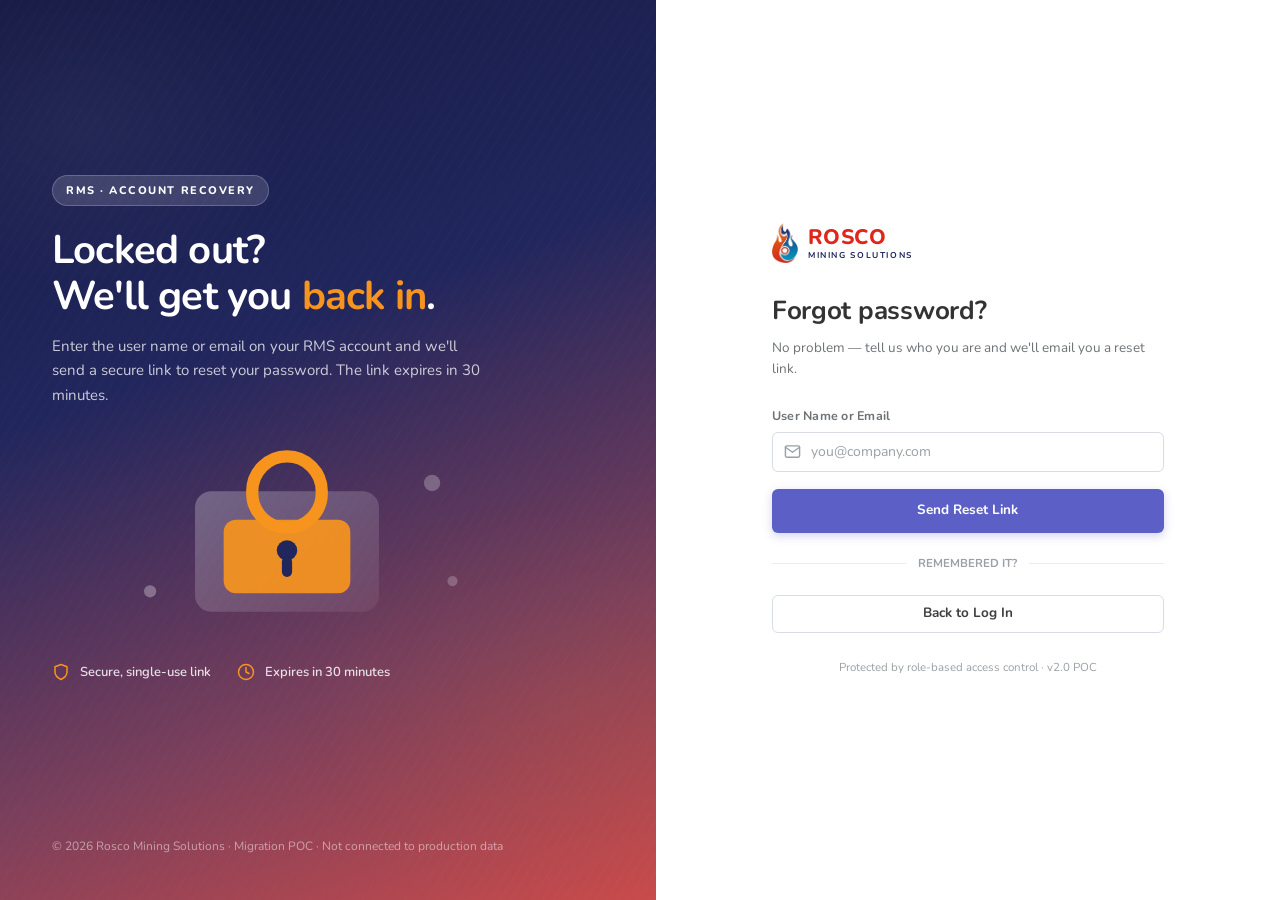
==== forgot-password.html @ 1bc9691f "first commit" ====
<!DOCTYPE html>
<html lang="en">
<head>
<meta charset="utf-8">
<meta name="viewport" content="width=device-width, initial-scale=1">
<title>Forgot Password · RMS — Rosco Mining Solutions</title>
<link rel="preconnect" href="https://fonts.googleapis.com">
<link rel="preconnect" href="https://fonts.gstatic.com" crossorigin>
<link href="https://fonts.googleapis.com/css2?family=Nunito:wght@400;600;700;800&display=swap" rel="stylesheet">
<link rel="stylesheet" href="assets/css/style.css">
</head>
<body>

<div class="auth">

  <aside class="auth__brand">
    <div class="auth__hero">
      <span class="auth__eyebrow">RMS · Account Recovery</span>
      <h1>Locked out?<br>We'll get you <em>back in</em>.</h1>
      <p>Enter the user name or email on your RMS account and we'll send a secure
         link to reset your password. The link expires in 30 minutes.</p>

      <svg class="auth__illustration" viewBox="0 0 460 190" fill="none" xmlns="http://www.w3.org/2000/svg" aria-hidden="true">
        <defs>
          <linearGradient id="g1" x1="0" y1="0" x2="1" y2="1">
            <stop offset="0" stop-color="#ffffff" stop-opacity=".26"/>
            <stop offset="1" stop-color="#ffffff" stop-opacity=".06"/>
          </linearGradient>
        </defs>
        <rect x="140" y="52" width="180" height="118" rx="16" fill="url(#g1)"/>
        <rect x="196" y="18" width="68" height="70" rx="34" stroke="#F7941E" stroke-width="12" fill="none"/>
        <rect x="168" y="80" width="124" height="72" rx="12" fill="#F7941E" opacity=".92"/>
        <circle cx="230" cy="110" r="10" fill="#21265D"/>
        <rect x="225" y="116" width="10" height="20" rx="5" fill="#21265D"/>
        <circle cx="96" cy="150" r="6" fill="#fff" fill-opacity=".3"/>
        <circle cx="372" cy="44" r="8" fill="#fff" fill-opacity=".25"/>
        <circle cx="392" cy="140" r="5" fill="#fff" fill-opacity=".22"/>
      </svg>

      <div class="auth__points">
        <span class="auth__point" data-i="shield">Secure, single-use link</span>
        <span class="auth__point" data-i="clock">Expires in 30 minutes</span>
      </div>
    </div>
    <p class="auth__foot">© 2026 Rosco Mining Solutions · Migration POC · Not connected to production data</p>
  </aside>

  <main class="auth__panel">
    <div class="auth__card">
      <a class="logo" href="index.html" id="brandLogoDark"></a>

      <!-- form state -->
      <div id="stateForm">
        <h2>Forgot password?</h2>
        <p class="lead">No problem — tell us who you are and we'll email you a reset link.</p>

        <div class="auth__error" id="authError"></div>

        <form class="auth__form" id="forgotForm" novalidate>
          <div class="field">
            <label class="field__label" for="account">User Name or Email</label>
            <div class="input-group">
              <svg class="input-group__icon" viewBox="0 0 24 24" fill="none" stroke="currentColor" stroke-width="2" stroke-linecap="round" stroke-linejoin="round"><rect x="2" y="4" width="20" height="16" rx="2"/><path d="m22 6-10 7L2 6"/></svg>
              <input class="input" id="account" type="text" placeholder="you@company.com" autocomplete="username">
            </div>
          </div>

          <button class="btn btn--primary btn--block" type="submit" id="sendBtn" style="height:44px">
            Send Reset Link
          </button>
        </form>

        <div class="auth__divider">REMEMBERED IT?</div>
        <a class="btn btn--ghost btn--block" href="index.html">Back to Log In</a>
      </div>

      <!-- success state -->
      <div id="stateDone" class="hide">
        <div class="auth__done" id="doneIcon"></div>
        <h2>Check your inbox</h2>
        <p class="lead">If an RMS account matches <b id="sentTo">that address</b>, a reset link is
           on its way. It expires in 30 minutes.</p>

        <a class="btn btn--primary btn--block" href="index.html" style="height:44px">Back to Log In</a>
        <div class="auth__hint" style="margin-top:18px">
          Didn't get it? Check your spam folder, or
          <a href="#" id="resend">send it again</a>.
        </div>
      </div>

      <p class="auth__legal">Protected by role-based access control · v2.0 POC</p>
    </div>
  </main>
</div>

<script src="assets/js/data.js"></script>
<script src="assets/js/app.js"></script>
<script>
document.getElementById('brandLogoDark').innerHTML = brandLogo();
document.querySelectorAll('.auth__point').forEach(el=>el.insertAdjacentHTML('afterbegin', icon(el.dataset.i)));
document.getElementById('doneIcon').innerHTML = icon('check');

const err = document.getElementById('authError');
document.getElementById('forgotForm').addEventListener('submit', e=>{
  e.preventDefault();
  const v = document.getElementById('account').value.trim();
  if(!v){
    err.innerHTML = icon('alert') + '<span>Enter the user name or email on your account.</span>';
    err.classList.add('is-on');
    return;
  }
  err.classList.remove('is-on');
  const btn = document.getElementById('sendBtn');
  btn.disabled = true; btn.textContent = 'Sending…';
  setTimeout(()=>{
    document.getElementById('sentTo').textContent = v;
    document.getElementById('stateForm').classList.add('hide');
    document.getElementById('stateDone').classList.remove('hide');
  }, 700);
});
document.getElementById('resend').addEventListener('click', e=>{ e.preventDefault(); toast('POC: reset link sent again'); });
</script>
</body>
</html>
---- assets/css/style.css ----
/* =========================================================================
   RMS — Rosco Mining Solutions | Modern UI POC
   Palette extracted 1:1 from the legacy application.
   ========================================================================= */

/* ---------- 1. Design tokens ---------------------------------------- */
:root{
  /* Brand — sampled from the legacy app */
  --navy:#21265D;              /* sidebar gradient start */
  --navy-900:#171B45;
  --navy-700:#2C3272;
  --brick:#C94B4B;             /* sidebar gradient end   */
  --brand-red:#E1251B;         /* Rosco logo red         */
  --brand-orange:#F7941E;      /* Rosco logo orange      */

  --primary:#5C60C6;           /* active tab / links     */
  --primary-600:#4B4FB4;
  --primary-700:#3E42A0;
  --primary-100:#E8E9F9;
  --primary-050:#F2F3FC;

  --success:#3BAD4B;           /* "ACTIVE" status pill   */
  --success-100:#E4F5E6;
  --warn:#E8A33D;
  --warn-100:#FCF2E2;
  --danger:#D9534F;
  --danger-100:#FBE9E9;

  /* Neutrals */
  --bg:#F2F4F8;                /* body background        */
  --surface:#FFFFFF;
  --surface-2:#F7F8FC;
  --heading:#333333;
  --text:#3E3F42;
  --muted:#6E7377;             /* legacy body text       */
  --muted-2:#9AA0A6;
  --border:#D8DCE6;            /* legacy input border    */
  --border-soft:#E9ECF3;

  /* Elevation — legacy shadows, softened */
  --sh-sm:0 1px 2px rgba(33,38,93,.06);
  --sh:0 2px 10px rgba(33,38,93,.07);
  --sh-md:0 6px 22px rgba(33,38,93,.09);
  --sh-lg:0 18px 44px rgba(33,38,93,.16);

  /* Geometry */
  --r-sm:6px; --r:10px; --r-md:14px; --r-lg:20px; --r-pill:999px;
  --sidebar-w:260px;
  --sidebar-w-collapsed:76px;
  --topbar-h:70px;
  --ease:cubic-bezier(.4,0,.2,1);
}

/* ---------- 2. Reset & base ----------------------------------------- */
*,*::before,*::after{box-sizing:border-box}
html,body{height:100%}
body{
  margin:0;
  font-family:'Nunito','Segoe UI',system-ui,-apple-system,sans-serif;
  font-size:14px;
  line-height:1.55;
  color:var(--text);
  background:var(--bg);
  -webkit-font-smoothing:antialiased;
}
h1,h2,h3,h4,h5{margin:0;color:var(--heading);font-weight:700;letter-spacing:-.01em}
p{margin:0}
a{color:var(--primary);text-decoration:none}
a:hover{color:var(--primary-700)}
button{font:inherit;cursor:pointer;border:0;background:none;color:inherit}
input,select,textarea{font:inherit;color:inherit}
img{max-width:100%;display:block}
ul{margin:0;padding:0;list-style:none}
::selection{background:var(--primary-100);color:var(--navy)}

/* Scrollbars */
*::-webkit-scrollbar{width:9px;height:9px}
*::-webkit-scrollbar-track{background:transparent}
*::-webkit-scrollbar-thumb{background:#CDD3E0;border-radius:99px}
*::-webkit-scrollbar-thumb:hover{background:#B6BDCE}

/* ---------- 3. Brand wordmark --------------------------------------- */
.logo{display:flex;align-items:center;gap:10px;text-decoration:none;flex-shrink:0}
.logo__mark{
  width:38px;height:38px;border-radius:11px;flex-shrink:0;
  background:linear-gradient(135deg,var(--brand-orange),var(--brand-red));
  display:grid;place-items:center;color:#fff;font-weight:800;font-size:18px;
  box-shadow:0 4px 12px rgba(225,37,27,.28);
}
.logo__mark svg{width:22px;height:22px}
.logo__text{display:flex;flex-direction:column;line-height:1}
.logo__name{font-size:21px;font-weight:800;color:var(--brand-red);letter-spacing:.02em}
.logo__sub{font-size:8.5px;font-weight:700;letter-spacing:.19em;color:var(--navy);margin-top:3px}
.logo--light .logo__name{color:#fff}
.logo--light .logo__sub{color:rgba(255,255,255,.72)}

/* ---------- 4. Buttons ---------------------------------------------- */
.btn{
  display:inline-flex;align-items:center;justify-content:center;gap:8px;
  height:38px;padding:0 16px;border-radius:var(--r-sm);
  font-size:13.5px;font-weight:700;white-space:nowrap;
  transition:.18s var(--ease);
}
.btn svg{width:16px;height:16px;flex-shrink:0}
.btn--primary{background:var(--primary);color:#fff;box-shadow:0 3px 10px rgba(92,96,198,.28)}
.btn--primary:hover{background:var(--primary-600);color:#fff;box-shadow:0 6px 16px rgba(92,96,198,.34);transform:translateY(-1px)}
.btn--primary:active{transform:translateY(0)}
.btn--ghost{background:var(--surface);color:var(--text);border:1px solid var(--border)}
.btn--ghost:hover{border-color:var(--primary);color:var(--primary);background:var(--primary-050)}
.btn--subtle{background:var(--primary-050);color:var(--primary)}
.btn--subtle:hover{background:var(--primary-100);color:var(--primary-700)}
.btn--icon{width:38px;padding:0}
.btn--sm{height:32px;padding:0 12px;font-size:12.5px}
.btn--block{width:100%}
.btn:disabled{opacity:.55;cursor:not-allowed;transform:none!important}

.icon-btn{
  width:36px;height:36px;border-radius:var(--r-sm);display:grid;place-items:center;
  color:var(--muted);transition:.16s var(--ease);
}
.icon-btn svg{width:17px;height:17px}
.icon-btn:hover{background:var(--primary-050);color:var(--primary)}
.icon-btn--danger:hover{background:var(--danger-100);color:var(--danger)}

/* ---------- 5. Form controls ---------------------------------------- */
.field{display:flex;flex-direction:column;gap:7px}
.field__label{font-size:12.5px;font-weight:700;color:var(--muted);letter-spacing:.02em}
.input,.select{
  height:40px;width:100%;padding:0 13px;
  background:var(--surface);border:1px solid var(--border);border-radius:var(--r-sm);
  color:var(--text);transition:.16s var(--ease);
}
.input::placeholder{color:var(--muted-2)}
.input:focus,.select:focus{outline:0;border-color:var(--primary);box-shadow:0 0 0 3px rgba(92,96,198,.14)}
.select{
  appearance:none;padding-right:32px;cursor:pointer;
  background-image:url("data:image/svg+xml;charset=utf8,%3Csvg xmlns='http://www.w3.org/2000/svg' width='12' height='12' viewBox='0 0 24 24' fill='none' stroke='%236E7377' stroke-width='3' stroke-linecap='round' stroke-linejoin='round'%3E%3Cpolyline points='6 9 12 15 18 9'/%3E%3C/svg%3E");
  background-repeat:no-repeat;background-position:right 11px center;
}
.input-group{position:relative;display:flex;align-items:center}
.input-group svg.input-group__icon{
  position:absolute;left:12px;width:17px;height:17px;color:var(--muted-2);pointer-events:none;
}
.input-group .input{padding-left:38px}
.input-group__action{
  position:absolute;right:6px;width:30px;height:30px;border-radius:6px;
  display:grid;place-items:center;color:var(--muted-2);
}
.input-group__action:hover{background:var(--surface-2);color:var(--primary)}
.input-group__action svg{width:17px;height:17px}
.input-group--search .input{padding-left:38px;border-radius:var(--r-pill)}

.check{display:inline-flex;align-items:center;gap:9px;cursor:pointer;user-select:none;font-size:13px;color:var(--muted)}
.check input{
  appearance:none;width:17px;height:17px;border:1.5px solid var(--border);border-radius:5px;
  background:var(--surface);display:grid;place-items:center;transition:.15s var(--ease);flex-shrink:0;
}
.check input:checked{background:var(--primary);border-color:var(--primary)}
.check input:checked::after{
  content:"";width:9px;height:5px;border-left:2px solid #fff;border-bottom:2px solid #fff;
  transform:rotate(-45deg) translate(1px,-1px);
}

/* ---------- 6. Status pills / badges -------------------------------- */
.pill{
  display:inline-flex;align-items:center;gap:6px;height:24px;padding:0 11px;
  border-radius:var(--r-pill);font-size:11.5px;font-weight:800;letter-spacing:.05em;text-transform:uppercase;
}
.pill--active{background:var(--success);color:#fff}
.pill--inactive{background:#B4BAC4;color:#fff}
.pill--soft-green{background:var(--success-100);color:#2C8438}
.pill--soft-warn{background:var(--warn-100);color:#A9701C}
.pill--soft-red{background:var(--danger-100);color:#B33F3C}
.pill--soft-indigo{background:var(--primary-100);color:var(--primary-700)}
.pill__dot{width:6px;height:6px;border-radius:50%;background:currentColor}

.count-badge{
  min-width:22px;height:22px;padding:0 7px;border-radius:var(--r-pill);
  background:var(--primary);color:#fff;font-size:11px;font-weight:800;
  display:inline-grid;place-items:center;
}
.count-badge--soft{background:var(--primary-100);color:var(--primary-700)}

/* ---------- 7. App shell -------------------------------------------- */
.app{display:flex;min-height:100vh}

/* Sidebar — legacy navy → brick gradient with texture overlay */
.sidebar{
  width:var(--sidebar-w);flex-shrink:0;position:fixed;inset:0 auto 0 0;z-index:60;
  background:var(--surface);
  display:flex;flex-direction:column;
  transition:width .26s var(--ease),transform .26s var(--ease);
  box-shadow:2px 0 18px rgba(23,27,69,.18);
}
.sidebar__head{
  height:var(--topbar-h);display:flex;align-items:center;gap:12px;padding:0 18px;
  position:relative;z-index:2;
  background:var(--surface);                 /* continuous white band with the topbar */
  box-shadow:0 1px 8px rgba(0,0,0,.07);
}
.sidebar__nav{
  padding:16px 12px;overflow-y:auto;flex:1;position:relative;z-index:1;
  background:linear-gradient(180deg,var(--navy) 0%,#5A3A63 52%,var(--brick) 100%);
}
.sidebar__nav::before{ /* rock texture, as on the legacy sidebar */
  content:"";position:absolute;inset:0;pointer-events:none;opacity:.16;
  background:
    radial-gradient(120px 90px at 18% 8%,rgba(255,255,255,.16),transparent 70%),
    radial-gradient(160px 120px at 85% 40%,rgba(255,255,255,.10),transparent 70%),
    radial-gradient(200px 140px at 30% 86%,rgba(0,0,0,.22),transparent 70%),
    repeating-linear-gradient(125deg,rgba(255,255,255,.05) 0 2px,transparent 2px 7px);
}
.sidebar__nav > *{position:relative;z-index:1}
.sidebar__label{
  font-size:10px;font-weight:800;letter-spacing:.16em;text-transform:uppercase;
  color:rgba(255,255,255,.42);padding:0 12px 8px;
}
.nav-item{
  display:flex;align-items:center;gap:13px;height:46px;padding:0 13px;margin-bottom:3px;
  border-radius:var(--r-sm);color:rgba(255,255,255,.80);font-size:14.5px;font-weight:600;
  position:relative;transition:.18s var(--ease);
}
.nav-item svg{width:19px;height:19px;flex-shrink:0;opacity:.9}
.nav-item__img{width:23px;height:23px;object-fit:contain;flex-shrink:0;opacity:.95}
.nav-item.is-active .nav-item__img{opacity:1}
.nav-item:hover{background:rgba(255,255,255,.10);color:#fff}
.nav-item.is-active{background:rgba(18,21,66,.62);color:#fff;font-weight:700}
.nav-item.is-active::before{
  content:"";position:absolute;left:-12px;top:9px;bottom:9px;width:4px;
  border-radius:0 4px 4px 0;background:var(--brand-orange);
}
.nav-item__chev{margin-left:auto;opacity:.5;width:15px;height:15px}
.nav-item--soon{opacity:.42;cursor:not-allowed}
.nav-item--soon:hover{background:transparent;color:rgba(255,255,255,.80)}
.nav-item__soon{
  margin-left:auto;font-size:9px;font-weight:800;letter-spacing:.08em;
  background:rgba(255,255,255,.16);color:#fff;padding:2px 6px;border-radius:4px;
}
.sidebar__foot{padding:14px;position:relative;z-index:1;border-top:1px solid rgba(255,255,255,.10)}
.sidebar__card{
  background:rgba(255,255,255,.10);border:1px solid rgba(255,255,255,.14);
  border-radius:var(--r);padding:13px;color:#fff;
}
.sidebar__card b{display:block;font-size:13px}
.sidebar__card span{font-size:11.5px;color:rgba(255,255,255,.65)}

/* Collapsed rail */
.app.is-collapsed .sidebar{width:var(--sidebar-w-collapsed)}
.app.is-collapsed .sidebar .logo__text,
.app.is-collapsed .nav-item span,
.app.is-collapsed .nav-item__chev,
.app.is-collapsed .nav-item__soon,
.app.is-collapsed .sidebar__label,
.app.is-collapsed .sidebar__foot{display:none}
.app.is-collapsed .nav-item{justify-content:center;padding:0}
.app.is-collapsed .main{margin-left:var(--sidebar-w-collapsed)}

/* Main column */
.main{
  flex:1;min-width:0;margin-left:var(--sidebar-w);
  display:flex;flex-direction:column;transition:margin .26s var(--ease);
}

/* Topbar */
.topbar{
  height:var(--topbar-h);background:var(--surface);position:sticky;top:0;z-index:50;
  display:flex;align-items:center;gap:14px;padding:0 26px;
  box-shadow:0 1px 8px rgba(0,0,0,.07);
}
.topbar__search{flex:1;max-width:420px}
.topbar__spacer{flex:1}
.topbar__divider{width:1px;height:28px;background:var(--border-soft)}

.notif{position:relative}
.notif__dot{
  position:absolute;top:6px;right:7px;width:8px;height:8px;border-radius:50%;
  background:var(--brand-red);border:2px solid #fff;
}

/* Profile */
.profile{position:relative}
.profile__btn{
  display:flex;align-items:center;gap:10px;padding:5px 9px 5px 5px;border-radius:var(--r-pill);
  transition:.16s var(--ease);
}
.profile__btn:hover{background:var(--surface-2)}
.avatar{
  width:38px;height:38px;border-radius:50%;flex-shrink:0;display:grid;place-items:center;
  background:linear-gradient(135deg,var(--primary),var(--navy));
  color:#fff;font-weight:800;font-size:13.5px;letter-spacing:.02em;
}
.avatar--lg{width:52px;height:52px;font-size:18px}
.avatar--sm{width:32px;height:32px;font-size:11.5px}
.profile__meta{display:flex;flex-direction:column;line-height:1.25;text-align:left}
.profile__name{font-size:13.5px;font-weight:700;color:var(--heading)}
.profile__role{font-size:11.5px;color:var(--muted)}
.profile__chev{width:15px;height:15px;color:var(--muted-2);transition:transform .2s var(--ease)}
.profile.is-open .profile__chev{transform:rotate(180deg)}

.dropdown{
  position:absolute;top:calc(100% + 10px);right:0;width:252px;
  background:var(--surface);border-radius:var(--r-md);box-shadow:var(--sh-lg);
  border:1px solid var(--border-soft);padding:8px;
  opacity:0;visibility:hidden;transform:translateY(-6px);
  transition:.18s var(--ease);z-index:80;
}
.profile.is-open .dropdown{opacity:1;visibility:visible;transform:translateY(0)}
.dropdown__head{display:flex;gap:11px;align-items:center;padding:10px;border-bottom:1px solid var(--border-soft);margin-bottom:6px}
.dropdown__head b{display:block;font-size:14px;color:var(--heading)}
.dropdown__head span{font-size:12px;color:var(--muted)}
.dropdown__item{
  display:flex;align-items:center;gap:11px;width:100%;padding:9px 10px;border-radius:var(--r-sm);
  font-size:13.5px;font-weight:600;color:var(--text);transition:.14s var(--ease);text-align:left;
}
.dropdown__item svg{width:16px;height:16px;color:var(--muted)}
.dropdown__item:hover{background:var(--primary-050);color:var(--primary)}
.dropdown__item:hover svg{color:var(--primary)}
.dropdown__sep{height:1px;background:var(--border-soft);margin:6px 0}
.dropdown__item--danger{color:var(--danger)}
.dropdown__item--danger svg{color:var(--danger)}
.dropdown__item--danger:hover{background:var(--danger-100);color:var(--danger)}

/* Page canvas */
.page{padding:26px;flex:1}
.page__head{display:flex;align-items:flex-start;gap:16px;flex-wrap:wrap;margin-bottom:20px}
.page__title{font-size:26px;line-height:1.2}
.page__sub{font-size:13px;color:var(--muted);margin-top:4px}
.page__actions{margin-left:auto;display:flex;align-items:center;gap:10px;flex-wrap:wrap}
.breadcrumb{display:flex;align-items:center;gap:7px;font-size:12.5px;color:var(--muted);margin-bottom:9px}
.breadcrumb svg{width:13px;height:13px;opacity:.55}
.breadcrumb a{color:var(--muted);font-weight:600}
.breadcrumb a:hover{color:var(--primary)}
.breadcrumb b{color:var(--heading);font-weight:700}

/* ---------- 8. Cards ------------------------------------------------ */
.card{
  background:var(--surface);border-radius:var(--r-md);
  box-shadow:var(--sh);border:1px solid var(--border-soft);
}
.card__head{
  display:flex;align-items:center;gap:12px;padding:16px 20px;border-bottom:1px solid var(--border-soft);
}
.card__title{font-size:15px;font-weight:800}
.card__body{padding:20px}

/* ---------- 9. Filter bar ------------------------------------------- */
.toolbar{
  display:flex;align-items:center;gap:10px;flex-wrap:wrap;
  background:var(--surface);border:1px solid var(--border-soft);border-radius:var(--r-md);
  padding:12px 14px;box-shadow:var(--sh-sm);margin-bottom:18px;
}
.toolbar__search{flex:1;min-width:220px;max-width:400px}
.toolbar__spacer{flex:1}
.chips{display:flex;gap:7px;flex-wrap:wrap}
.chip{
  height:32px;padding:0 14px;border-radius:var(--r-pill);border:1px solid var(--border);
  background:var(--surface);font-size:12.5px;font-weight:700;color:var(--muted);transition:.16s var(--ease);
  display:inline-flex;align-items:center;gap:7px;
}
.chip:hover{border-color:var(--primary);color:var(--primary)}
.chip.is-active{background:var(--primary);border-color:var(--primary);color:#fff}
.chip.is-active .count-badge--soft{background:rgba(255,255,255,.24);color:#fff}

/* ---------- 10. Mine list cards ------------------------------------- */
.mine-list{display:flex;flex-direction:column;gap:12px}
.mine-card{
  display:grid;grid-template-columns:112px 1fr auto auto;gap:20px;align-items:center;
  background:var(--surface);border:1px solid var(--border-soft);border-radius:var(--r-md);
  padding:16px 20px;box-shadow:var(--sh-sm);transition:.2s var(--ease);position:relative;
}
.mine-card::after{
  content:"";position:absolute;left:0;top:14px;bottom:14px;width:3px;border-radius:0 3px 3px 0;
  background:linear-gradient(180deg,var(--primary),var(--brick));opacity:0;transition:.2s var(--ease);
}
.mine-card:hover{box-shadow:var(--sh-md);transform:translateY(-2px);border-color:#DDE1EC}
.mine-card:hover::after{opacity:1}
.mine-card__logo{
  height:74px;border-radius:var(--r);border:1px solid var(--border-soft);background:var(--surface-2);
  display:grid;place-items:center;font-size:17px;font-weight:800;letter-spacing:.04em;color:#fff;
  text-align:center;padding:6px;line-height:1.1;
}
.mine-card__name{font-size:17px;font-weight:800;color:var(--heading);margin-bottom:2px}
.mine-card:hover .mine-card__name{color:var(--primary)}
.mine-card__company{font-size:13px;font-weight:700;color:var(--text)}
.mine-card__addr{font-size:12.5px;color:var(--muted);margin-top:2px}
.mine-card__meta{display:flex;gap:16px;flex-wrap:wrap;margin-top:7px}
.mine-card__meta span{display:inline-flex;align-items:center;gap:6px;font-size:12px;color:var(--muted)}
.mine-card__meta svg{width:13px;height:13px;color:var(--muted-2)}
.mine-stats{display:flex;gap:6px}
.mine-stat{
  min-width:82px;padding:9px 10px;border-radius:var(--r);background:var(--surface-2);
  text-align:center;border:1px solid var(--border-soft);
}
.mine-stat svg{width:17px;height:17px;color:var(--primary);margin:0 auto 3px}
.mine-stat b{display:block;font-size:15px;font-weight:800;color:var(--heading);line-height:1.1}
.mine-stat span{font-size:10.5px;color:var(--muted);letter-spacing:.03em}
.mine-card__right{display:flex;flex-direction:column;align-items:flex-end;gap:10px}

/* ---------- 11. Tabs ------------------------------------------------ */
.tabs{
  display:flex;gap:4px;border-bottom:1px solid var(--border-soft);padding:0 20px;
  overflow-x:auto;overflow-y:hidden;          /* y:hidden — otherwise the active
                                                 underline's 1px overhang forces
                                                 a vertical scrollbar           */
  scrollbar-width:none;-ms-overflow-style:none;
}
.tabs::-webkit-scrollbar{display:none}
.tab{
  position:relative;padding:15px 18px;font-size:14.5px;font-weight:700;color:var(--muted);
  white-space:nowrap;transition:.16s var(--ease);border-radius:var(--r-sm) var(--r-sm) 0 0;
}
.tab:hover{color:var(--primary);background:var(--primary-050)}
.tab.is-active{color:var(--primary)}
.tab.is-active::after{
  content:"";position:absolute;left:14px;right:14px;bottom:0;height:3px;
  background:var(--primary);border-radius:3px 3px 0 0;
}
.tab__count{
  margin-left:7px;font-size:11px;font-weight:800;background:var(--surface-2);color:var(--muted);
  padding:1px 7px;border-radius:var(--r-pill);
}
.tab.is-active .tab__count{background:var(--primary-100);color:var(--primary-700)}
.tab-panel{display:none;padding:24px}
.tab-panel.is-active{display:block;animation:fade .28s var(--ease)}
@keyframes fade{from{opacity:0;transform:translateY(6px)}to{opacity:1;transform:none}}

/* ---------- 12. Details tab ----------------------------------------- */
.detail-grid{display:grid;grid-template-columns:340px 1fr;gap:26px;align-items:start}
.detail-aside{position:sticky;top:calc(var(--topbar-h) + 18px)}
.mine-hero{
  border-radius:var(--r-md);overflow:hidden;border:1px solid var(--border-soft);background:var(--surface-2);
}
.mine-hero__img{
  height:210px;background:linear-gradient(135deg,#2B3163,#7A4A62 55%,var(--brick));
  position:relative;display:grid;place-items:center;
}
.mine-hero__img::after{
  content:"";position:absolute;inset:0;
  background:repeating-linear-gradient(115deg,rgba(255,255,255,.06) 0 3px,transparent 3px 10px);
}
.mine-hero__body{padding:16px}
.mine-hero__body h4{font-size:14px;margin-bottom:3px}
.mine-hero__body p{font-size:12.5px;color:var(--muted)}

.org-head{display:flex;align-items:flex-start;gap:14px;margin-bottom:6px}
.org-head h3{font-size:19px}
.org-head p{font-size:13px;color:var(--muted);margin-top:3px}
.org-actions{margin-left:auto;display:flex;gap:8px}
.contact-line{display:flex;gap:20px;flex-wrap:wrap;margin:10px 0 16px}
.contact-line a,.contact-line span{display:inline-flex;align-items:center;gap:7px;font-size:13px;color:var(--muted)}
.contact-line svg{width:15px;height:15px;color:var(--primary)}
.socials{display:flex;gap:8px;margin-bottom:20px}
.social{
  width:34px;height:34px;border-radius:50%;border:1px solid var(--border);display:grid;place-items:center;
  color:var(--muted);transition:.16s var(--ease);
}
.social:hover{background:var(--primary);border-color:var(--primary);color:#fff;transform:translateY(-2px)}
.social svg{width:15px;height:15px}

.spec-list{border-top:1px solid var(--border-soft)}
.spec{display:grid;grid-template-columns:210px 1fr;gap:16px;padding:11px 4px;border-bottom:1px solid var(--border-soft)}
.spec dt{font-size:13px;color:var(--muted);font-weight:600}
.spec dd{margin:0;font-size:13.5px;color:var(--heading);font-weight:600}
.spec dd.is-empty{color:var(--muted-2);font-weight:400}

.section-title{display:flex;align-items:center;gap:10px;margin:26px 0 14px}
.section-title h4{font-size:16px}

.people-grid{display:grid;grid-template-columns:repeat(auto-fill,minmax(310px,1fr));gap:14px}
.person{
  background:var(--surface);border:1px solid var(--border-soft);border-radius:var(--r-md);
  padding:16px;transition:.18s var(--ease);
}
.person:hover{box-shadow:var(--sh-md);transform:translateY(-2px);border-color:#DDE1EC}
.person__top{display:flex;gap:12px;align-items:center;margin-bottom:12px}
.person__name{font-size:14.5px;font-weight:800;color:var(--heading)}
.person__title{font-size:12px;color:var(--muted);margin-top:1px}
.person__rows{display:flex;flex-direction:column;gap:7px;font-size:12.5px;color:var(--muted)}
.person__rows div{display:flex;align-items:center;gap:8px}
.person__rows svg{width:14px;height:14px;color:var(--muted-2);flex-shrink:0}
.person__tags{display:flex;gap:5px;flex-wrap:wrap;margin-top:12px;padding-top:12px;border-top:1px dashed var(--border-soft)}
.tag{
  font-size:10.5px;font-weight:700;letter-spacing:.04em;padding:3px 8px;border-radius:5px;
  background:var(--surface-2);color:var(--muted);border:1px solid var(--border-soft);
}

/* ---------- 13. Fleets tab ------------------------------------------ */
.stat-row{display:grid;grid-template-columns:repeat(auto-fit,minmax(180px,1fr));gap:14px;margin-bottom:24px}
.stat-tile{
  background:var(--surface);border:1px solid var(--border-soft);border-radius:var(--r-md);
  padding:16px 18px;display:flex;align-items:center;gap:14px;box-shadow:var(--sh-sm);
}
.stat-tile__icon{width:44px;height:44px;border-radius:12px;display:grid;place-items:center;flex-shrink:0}
.stat-tile__icon svg{width:21px;height:21px}
.stat-tile b{display:block;font-size:23px;font-weight:800;color:var(--heading);line-height:1.1}
.stat-tile span{font-size:12px;color:var(--muted)}

.chart{padding:8px 4px 0}
.chart__plot{
  display:flex;align-items:flex-end;gap:26px;height:260px;padding:0 6px;
  border-left:1px solid var(--border-soft);border-bottom:1px solid var(--border-soft);
  position:relative;
}
.chart__grid{position:absolute;inset:0;pointer-events:none}
.chart__grid i{position:absolute;left:0;right:0;border-top:1px dashed var(--border-soft)}
.chart__grid i::after{
  content:attr(data-v);position:absolute;left:-40px;top:-8px;font-size:10.5px;color:var(--muted-2);width:34px;text-align:right;
}
.bar{
  flex:1;display:flex;flex-direction:column;justify-content:flex-end;align-items:center;
  height:100%;position:relative;padding:0;background:none;cursor:pointer;
}
.bar:hover .bar__fill{filter:brightness(1.06)}
.bar:hover .bar__val{color:var(--primary-700)}
.bar__fill{
  width:100%;max-width:96px;border-radius:8px 8px 0 0;position:relative;
  background:linear-gradient(180deg,#8A8EE0,var(--primary));
  transition:height .8s var(--ease);box-shadow:0 -2px 10px rgba(92,96,198,.22);
}
.bar__val{
  position:absolute;top:-23px;left:50%;transform:translateX(-50%);
  font-size:13px;font-weight:800;color:var(--heading);white-space:nowrap;
}
.bar__fill{min-height:4px}
.bar__label{
  margin-top:10px;font-size:11px;font-weight:700;letter-spacing:.05em;color:var(--muted);
  text-transform:uppercase;text-align:center;
}
.chart__labels{display:flex;gap:26px;padding:0 6px}
.chart__labels>div{flex:1;text-align:center}

.fleet-grid{display:grid;grid-template-columns:repeat(auto-fill,minmax(300px,1fr));gap:16px;align-items:start}
.fleet-card{background:var(--surface);border:1px solid var(--border-soft);border-radius:var(--r-md);box-shadow:var(--sh-sm);overflow:hidden}
.fleet-card__head{
  display:flex;align-items:center;gap:11px;padding:14px 16px;width:100%;text-align:left;
  border-bottom:1px solid var(--border-soft);background:var(--surface-2);
  transition:.16s var(--ease);
}
.fleet-card__head:hover{background:var(--primary-050)}
.fleet-card__head:hover h5{color:var(--primary-700)}
.fleet-card__go{display:grid;place-items:center;color:var(--muted-2);transition:.16s var(--ease)}
.fleet-card__go svg{width:16px;height:16px}
.fleet-card__head:hover .fleet-card__go{color:var(--primary);transform:translateX(2px)}
.fleet-card__head h5{font-size:14px;font-weight:800;color:var(--heading)}
.fleet-card__ico{width:34px;height:34px;border-radius:9px;display:grid;place-items:center;color:#fff;flex-shrink:0}
.fleet-card__ico svg{width:17px;height:17px}
.fleet-card__list{
  height:300px;overflow-y:auto;padding:6px;
  -webkit-mask-image:linear-gradient(180deg,#000 calc(100% - 18px),transparent);
  mask-image:linear-gradient(180deg,#000 calc(100% - 18px),transparent);
}
.fleet-row{
  display:flex;align-items:center;gap:10px;padding:9px 10px;border-radius:var(--r-sm);
  width:100%;text-align:left;transition:.14s var(--ease);
}
.fleet-row:hover{background:var(--primary-050)}
.fleet-row:hover .fleet-row__name{color:var(--primary-700)}
.fleet-row__name{font-size:13px;font-weight:700;color:var(--text)}
.fleet-row__make{font-size:11px;color:var(--muted-2)}

/* ---------- 14. Table ----------------------------------------------- */
.table-wrap{overflow-x:auto;border-radius:var(--r-md);border:1px solid var(--border-soft);background:var(--surface)}
table.tbl{width:100%;border-collapse:collapse;min-width:860px}
.tbl thead th{
  text-align:left;font-size:11.5px;font-weight:800;letter-spacing:.07em;text-transform:uppercase;
  color:var(--muted);padding:14px 18px;background:var(--surface-2);border-bottom:1px solid var(--border-soft);
  white-space:nowrap;
}
.tbl thead th.sortable{cursor:pointer;user-select:none}
.tbl thead th.sortable:hover{color:var(--primary)}
.tbl thead th .sort{display:inline-flex;margin-left:5px;opacity:.35;vertical-align:middle}
.tbl thead th.is-sorted .sort{opacity:1;color:var(--primary)}
.tbl thead th .sort svg{width:12px;height:12px}
.tbl tbody td{padding:13px 18px;border-bottom:1px solid var(--border-soft);font-size:13.5px;color:var(--text)}
.tbl tbody tr{transition:.13s var(--ease)}
.tbl tbody tr:hover{background:var(--primary-050)}
.tbl tbody tr:last-child td{border-bottom:0}
.tbl .cell-strong{font-weight:800;color:var(--heading)}
.tbl .cell-mute{color:var(--muted-2)}
.tbl .actions{display:flex;gap:2px;justify-content:flex-end}

.pagination{
  display:flex;align-items:center;gap:12px;flex-wrap:wrap;padding:14px 4px 0;
  font-size:12.5px;color:var(--muted);
}
.pagination__pages{margin-left:auto;display:flex;gap:5px}
.page-btn{
  min-width:34px;height:34px;padding:0 10px;border-radius:var(--r-sm);border:1px solid var(--border);
  background:var(--surface);font-size:13px;font-weight:700;color:var(--muted);transition:.15s var(--ease);
}
.page-btn:hover:not(:disabled){border-color:var(--primary);color:var(--primary)}
.page-btn.is-active{background:var(--primary);border-color:var(--primary);color:#fff}
.page-btn:disabled{opacity:.4;cursor:not-allowed}

/* ---------- 15. Empty state / misc ---------------------------------- */
.empty{padding:56px 20px;text-align:center;color:var(--muted)}
.empty svg{width:46px;height:46px;color:var(--border);margin:0 auto 12px}
.empty h4{font-size:15px;margin-bottom:5px}
.empty p{font-size:13px}
.hide{display:none!important}
.topbar__logo{display:none}

.toast{
  position:fixed;right:24px;bottom:24px;z-index:200;
  background:var(--navy);color:#fff;padding:13px 18px;border-radius:var(--r);
  font-size:13px;font-weight:600;box-shadow:var(--sh-lg);
  display:flex;align-items:center;gap:10px;
  transform:translateY(20px);opacity:0;visibility:hidden;transition:.24s var(--ease);
}
.toast.is-on{transform:none;opacity:1;visibility:visible}
.toast svg{width:17px;height:17px;color:#6EE38A}

.poc-note{
  display:inline-flex;align-items:center;gap:7px;font-size:11px;font-weight:700;
  color:var(--primary-700);background:var(--primary-100);padding:4px 10px;border-radius:var(--r-pill);
}

/* ---------- 16. Login ----------------------------------------------- */
.auth{display:grid;grid-template-columns:1.05fr 1fr;min-height:100vh}
.auth__brand{
  position:relative;overflow:hidden;padding:44px 52px;color:#fff;
  background:linear-gradient(160deg,var(--navy-900) 0%,var(--navy) 38%,#7A3F5C 72%,var(--brick) 100%);
  display:flex;flex-direction:column;
}
.auth__brand::before{
  content:"";position:absolute;inset:0;opacity:.2;
  background:
    radial-gradient(320px 240px at 12% 14%,rgba(255,255,255,.20),transparent 70%),
    radial-gradient(420px 300px at 88% 78%,rgba(247,148,30,.28),transparent 70%),
    repeating-linear-gradient(122deg,rgba(255,255,255,.05) 0 2px,transparent 2px 9px);
}
.auth__brand>*{position:relative;z-index:1}
.auth__hero{flex:1;display:flex;flex-direction:column;justify-content:center;max-width:520px}
.auth__eyebrow{
  display:inline-flex;align-items:center;gap:8px;align-self:flex-start;
  font-size:11px;font-weight:800;letter-spacing:.14em;text-transform:uppercase;
  background:rgba(255,255,255,.14);border:1px solid rgba(255,255,255,.2);
  padding:6px 13px;border-radius:var(--r-pill);margin-bottom:22px;
}
.auth__hero h1{font-size:40px;line-height:1.14;color:#fff;letter-spacing:-.02em}
.auth__hero h1 em{font-style:normal;color:var(--brand-orange)}
.auth__hero p{margin-top:14px;font-size:15px;color:rgba(255,255,255,.76);line-height:1.65;max-width:440px}
.auth__illustration{margin:30px 0 4px;max-width:470px}
.auth__points{display:flex;gap:26px;flex-wrap:wrap;margin-top:26px}
.auth__point{display:flex;align-items:center;gap:10px;font-size:13px;color:rgba(255,255,255,.85);font-weight:600}
.auth__point svg{width:18px;height:18px;color:var(--brand-orange)}
.auth__foot{font-size:12px;color:rgba(255,255,255,.5);margin-top:auto;padding-top:24px}

.auth__panel{display:grid;place-items:center;padding:40px 28px;background:var(--surface)}
.auth__card{width:100%;max-width:392px}
.auth__card .logo{margin-bottom:28px}
.auth__card h2{font-size:26px;margin-bottom:6px}
.auth__card .lead{font-size:13.5px;color:var(--muted);margin-bottom:26px}
.auth__form{display:flex;flex-direction:column;gap:17px}
.auth__row{display:flex;align-items:center;justify-content:space-between;gap:12px}
.auth__link{font-size:12.5px;font-weight:700}
.auth__error{
  display:none;align-items:center;gap:9px;background:var(--danger-100);color:#B33F3C;
  border:1px solid #F3CFCE;border-radius:var(--r-sm);padding:10px 13px;font-size:12.5px;font-weight:600;
}
.auth__error.is-on{display:flex}
.auth__error svg{width:16px;height:16px;flex-shrink:0}
.auth__divider{display:flex;align-items:center;gap:12px;color:var(--muted-2);font-size:11.5px;font-weight:700;margin:22px 0}
.auth__divider::before,.auth__divider::after{content:"";flex:1;height:1px;background:var(--border-soft)}
.auth__hint{
  margin-top:20px;background:var(--surface-2);border:1px dashed var(--border);border-radius:var(--r);
  padding:12px 14px;font-size:12px;color:var(--muted);line-height:1.6;
}
.auth__hint b{color:var(--heading)}
.auth__legal{margin-top:26px;font-size:11.5px;color:var(--muted-2);text-align:center}

/* ---------- 17. Responsive ------------------------------------------ */
@media (max-width:1180px){
  .detail-grid{grid-template-columns:1fr}
  .mine-hero{max-width:420px}
}
@media (max-width:1024px){
  .auth{grid-template-columns:1fr}
  .auth__brand{display:none}
  .mine-card{grid-template-columns:80px 1fr;gap:14px}
  .mine-card__logo{height:60px;font-size:14px}
  .mine-card__right{grid-column:1/-1;flex-direction:row;align-items:center;justify-content:space-between;width:100%}
  .mine-stats{grid-column:1/-1;width:100%}
  .mine-stat{flex:1}
}
@media (max-width:860px){
  :root{--topbar-h:64px}
  .topbar__logo{display:flex!important}
  .poc-note{display:none}
  .detail-aside{position:static}
  .sidebar{transform:translateX(-100%)}
  .app.is-open .sidebar{transform:none}
  .main{margin-left:0!important}
  .app.is-collapsed .sidebar{width:var(--sidebar-w)}
  .backdrop{
    position:fixed;inset:0;background:rgba(23,27,69,.44);z-index:55;
    opacity:0;visibility:hidden;transition:.2s var(--ease);backdrop-filter:blur(2px);
  }
  .app.is-open .backdrop{opacity:1;visibility:visible}
  .page{padding:18px 16px}
  .topbar{padding:0 16px}
  .topbar__search{display:none}
  .profile__meta{display:none}
  .page__title{font-size:22px}
  .spec{grid-template-columns:1fr;gap:2px;padding:10px 4px}
  .chart__plot{gap:12px;height:210px}
  .tab-panel{padding:16px}
  .tabs{padding:0 8px}
}
@media (max-width:560px){
  .mine-card{grid-template-columns:1fr}
  .mine-card__logo{width:80px;height:56px}
  .stat-row{grid-template-columns:1fr 1fr}
  .toolbar__search{max-width:none}
}

/* ---------- 18. Filter drawer ---------------------------------------- */
.drawer{
  position:fixed;top:0;right:0;bottom:0;width:360px;max-width:92vw;z-index:90;
  background:var(--surface);
  display:flex;flex-direction:column;
  transform:translateX(100%);visibility:hidden;
  transition:transform .28s var(--ease), visibility 0s linear .28s;
}
.drawer.is-open{
  transform:none;visibility:visible;
  box-shadow:-14px 0 40px rgba(23,27,69,.18);
  transition:transform .28s var(--ease), visibility 0s;
}
.drawer__head{
  display:flex;align-items:center;gap:12px;padding:18px 20px;
  border-bottom:1px solid var(--border-soft);
}
.drawer__head h3{font-size:17px}
.drawer__body{padding:20px;overflow-y:auto;flex:1;display:flex;flex-direction:column;gap:18px}
.drawer__foot{
  padding:16px 20px;border-top:1px solid var(--border-soft);display:flex;gap:10px;
}
.drawer__foot .btn{flex:1}
.drawer-scrim{
  position:fixed;inset:0;background:rgba(23,27,69,.40);z-index:85;backdrop-filter:blur(2px);
  opacity:0;visibility:hidden;transition:.22s var(--ease);
}
.drawer-scrim.is-open{opacity:1;visibility:visible}
.filter-group{display:flex;flex-direction:column;gap:9px}
.filter-group__label{
  font-size:11px;font-weight:800;letter-spacing:.09em;text-transform:uppercase;color:var(--muted);
}
.filter-options{display:flex;flex-direction:column;gap:8px;max-height:186px;overflow-y:auto;padding-right:4px}

/* ---------- 19. Forms (Add / Edit Mine) ------------------------------ */
.form-section{margin-bottom:26px}
.form-section__head{
  display:flex;align-items:center;gap:10px;padding-bottom:12px;margin-bottom:18px;
  border-bottom:1px solid var(--border-soft);
}
.form-section__head h4{font-size:15px}
.form-section__num{
  width:24px;height:24px;border-radius:7px;background:var(--primary-100);color:var(--primary-700);
  display:grid;place-items:center;font-size:11.5px;font-weight:800;
}
.form-grid{display:grid;grid-template-columns:repeat(2,1fr);gap:16px 20px}
.form-grid--3{grid-template-columns:repeat(3,1fr)}
.form-grid .col-span-2{grid-column:span 2}
.req{color:var(--danger)}
textarea.input{height:auto;min-height:84px;padding:10px 13px;resize:vertical;line-height:1.55}
.upload{
  border:1.5px dashed var(--border);border-radius:var(--r);background:var(--surface-2);
  padding:22px;text-align:center;color:var(--muted);transition:.16s var(--ease);cursor:pointer;
}
.upload:hover{border-color:var(--primary);background:var(--primary-050);color:var(--primary)}
.upload svg{width:26px;height:26px;margin:0 auto 8px}
.upload b{display:block;font-size:13.5px;color:var(--heading)}
.upload span{font-size:12px}
.form-actions{
  display:flex;gap:10px;justify-content:flex-end;padding-top:20px;border-top:1px solid var(--border-soft);
}

/* mine logo thumbnails (real images with monogram fallback) */
.mine-card__logo img,.mine-hero__img img{max-height:100%;width:auto;object-fit:contain}
.mine-card__logo--img{background:#fff!important;padding:8px}
.mine-hero__img--photo{background:#fff;padding:0}
.mine-hero__img--photo img{width:100%;height:100%;object-fit:cover}

@media (max-width:860px){
  .form-grid,.form-grid--3{grid-template-columns:1fr}
  .form-grid .col-span-2{grid-column:span 1}
  .drawer{width:100%}
}

/* real RMS logo asset on dark surfaces */
.logo--light img{background:#fff;border-radius:8px;padding:5px 9px}
.sidebar__head .logo img{max-height:46px}
[hidden]{display:none!important}

/* ---------- 20. Accordion (filter panel) ----------------------------- */
.acc{border:1px solid var(--border-soft);border-radius:var(--r);overflow:hidden;background:var(--surface)}
.acc + .acc{margin-top:10px}
.acc__btn{
  width:100%;display:flex;align-items:center;gap:10px;padding:12px 14px;
  font-size:13px;font-weight:800;color:var(--heading);text-align:left;transition:.15s var(--ease);
}
.acc__btn:hover{background:var(--surface-2)}
.acc__btn .acc__chev{margin-left:auto;width:15px;height:15px;color:var(--muted-2);transition:transform .22s var(--ease)}
.acc.is-open .acc__btn{background:var(--primary-050);color:var(--primary-700)}
.acc.is-open .acc__chev{transform:rotate(180deg);color:var(--primary)}
.acc__count{
  font-size:10.5px;font-weight:800;background:var(--primary);color:#fff;
  min-width:19px;height:19px;padding:0 6px;border-radius:var(--r-pill);display:inline-grid;place-items:center;
}
.acc__panel{display:none;padding:4px 14px 14px;border-top:1px solid var(--border-soft)}
.acc.is-open .acc__panel{display:block}
.acc__panel .filter-options{max-height:210px;padding-top:10px}
.radio-list{display:flex;flex-direction:column;gap:8px;padding-top:10px}
.check input[type=radio]{border-radius:50%}
.check input[type=radio]:checked::after{
  content:"";width:7px;height:7px;border:0;border-radius:50%;background:#fff;transform:none;
}

/* ---------- 21. Notes panel ------------------------------------------ */
.note-item{
  display:flex;gap:12px;padding:14px 0;border-bottom:1px solid var(--border-soft);
}
.note-item:last-child{border-bottom:0}
.note-item__body{flex:1;min-width:0}
.note-item__top{display:flex;align-items:baseline;gap:8px;flex-wrap:wrap;margin-bottom:4px}
.note-item__author{font-size:13.5px;font-weight:800;color:var(--heading)}
.note-item__date{font-size:11.5px;color:var(--muted-2)}
.note-item__text{font-size:13px;color:var(--muted);line-height:1.6}
.note-compose{border:1px solid var(--border-soft);border-radius:var(--r);padding:12px;background:var(--surface-2)}
.note-compose textarea{width:100%;background:var(--surface)}

/* ---------- 22. Details page — modern layout ------------------------- */
.overview{
  display:grid;grid-template-columns:300px 1fr;gap:26px;align-items:start;
  padding-bottom:24px;border-bottom:1px solid var(--border-soft);margin-bottom:24px;
}
.overview__media{
  border-radius:var(--r-md);overflow:hidden;border:1px solid var(--border-soft);
  background:var(--surface-2);aspect-ratio:16/9;display:grid;place-items:center;
}
.overview__media img{width:100%;height:100%;object-fit:cover;display:block}
.overview__media--logo{background:#fff;padding:16px}
.overview__media--logo img{object-fit:contain;width:auto;max-width:100%;max-height:100%}

.org{display:flex;align-items:flex-start;gap:14px;flex-wrap:wrap}
.org h3{font-size:21px;line-height:1.25}
.org__addr{font-size:13px;color:var(--muted);margin-top:4px;max-width:62ch}
.org__actions{margin-left:auto;display:flex;gap:8px}

.chip-row{display:flex;gap:8px;flex-wrap:wrap;margin-top:14px}
.fact{
  display:inline-flex;align-items:center;gap:8px;padding:7px 12px;border-radius:var(--r-pill);
  background:var(--surface-2);border:1px solid var(--border-soft);font-size:12.5px;color:var(--muted);
}
.fact svg{width:14px;height:14px;color:var(--primary)}
.fact b{color:var(--heading);font-weight:700}

.link-row{display:flex;gap:18px;flex-wrap:wrap;margin-top:16px}
.link-row a,.link-row span{display:inline-flex;align-items:center;gap:8px;font-size:13px;color:var(--muted)}
.link-row svg{width:15px;height:15px;color:var(--primary)}

/* labelled info grid replaces the long single-column list */
.info-grid{display:grid;grid-template-columns:repeat(3,1fr);gap:1px;background:var(--border-soft);
  border:1px solid var(--border-soft);border-radius:var(--r-md);overflow:hidden}
.info{background:var(--surface);padding:14px 16px;min-height:66px}
.info dt{font-size:11px;font-weight:800;letter-spacing:.07em;text-transform:uppercase;color:var(--muted-2)}
.info dd{margin:4px 0 0;font-size:13.5px;font-weight:700;color:var(--heading);word-break:break-word}
.info dd.is-empty{color:var(--muted-2);font-weight:400}

.section-head{display:flex;align-items:center;gap:12px;margin:28px 0 14px}
.section-head h4{font-size:16px}
.section-head .count-badge{flex-shrink:0}
.section-head__actions{margin-left:auto;display:flex;gap:8px;align-items:center}

/* contact person cards with photos */
.person__photo{
  width:46px;height:46px;border-radius:50%;object-fit:cover;flex-shrink:0;
  border:2px solid var(--surface);box-shadow:0 0 0 1px var(--border-soft);background:var(--surface-2);
}

@media (max-width:1180px){
  .overview{grid-template-columns:1fr}
  .overview__media{max-width:420px}
  .info-grid{grid-template-columns:repeat(2,1fr)}
}
@media (max-width:640px){
  .info-grid{grid-template-columns:1fr}
  .overview{gap:18px}
}

/* mine card thumbnail variants */
.mine-card__logo--photo{padding:0;overflow:hidden;background:var(--surface-2)!important}
.mine-card__logo--photo img{width:100%;height:100%;object-fit:cover}

/* image preview inside the Add / Edit form */
#imgPreview{overflow:hidden}
#imgPreview img{width:100%;height:100%;object-fit:cover;display:block}

/* ---------- 23. Collapsed sidebar mark ------------------------------- */
.logo__full{height:44px;width:auto;display:block}
.logo__icon{height:42px;width:auto;object-fit:contain;display:none;flex-shrink:0}

/* icon rail: swap the wordmark for the small mark and centre it */
.app.is-collapsed .sidebar__head{padding:0;justify-content:center}
.app.is-collapsed .sidebar__head .logo__full{display:none}
.app.is-collapsed .sidebar__head .logo__icon{display:block}

/* the topbar mark (phones) always uses the small icon */
.topbar__logo .logo__full{display:none}
.topbar__logo .logo__icon{display:block;height:34px;width:auto}

/* wider drawer for the machine list opened from the Fleets tab */
.drawer--wide{width:560px}
.drawer--wide .tbl thead th{padding:11px 14px}
.drawer--wide .tbl tbody td{padding:11px 14px;font-size:13px}
.drawer--wide .drawer__head h3{font-size:17px;line-height:1.2}
@media (max-width:640px){ .drawer--wide{width:100%} }
.drawer--wide .tbl thead th{position:sticky;top:0;z-index:2}

/* contact card action buttons (revealed on hover, always visible on touch) */
.person__top{align-items:flex-start}
.person__actions{margin-left:auto;display:flex;gap:1px;flex-shrink:0}
.person__actions .icon-btn{width:30px;height:30px}
.person__actions .icon-btn svg{width:15px;height:15px}

/* auth success state */
.auth__done{
  width:56px;height:56px;border-radius:50%;display:grid;place-items:center;margin-bottom:18px;
  background:var(--success-100);color:var(--success);
}
.auth__done svg{width:28px;height:28px;stroke-width:3}
.auth__card .form-grid{grid-template-columns:repeat(2,1fr)}
@media (max-width:520px){ .auth__card .form-grid{grid-template-columns:1fr} }

/* pagination gap marker */
.page-ellipsis{
  min-width:26px;height:34px;display:inline-grid;place-items:center;
  color:var(--muted-2);font-size:13px;font-weight:700;letter-spacing:.06em;
}

/* CRM log entry icon */
.crm-ico{
  width:32px;height:32px;border-radius:9px;flex-shrink:0;display:grid;place-items:center;
  background:var(--primary-100);color:var(--primary-700);
}
.crm-ico svg{width:16px;height:16px}
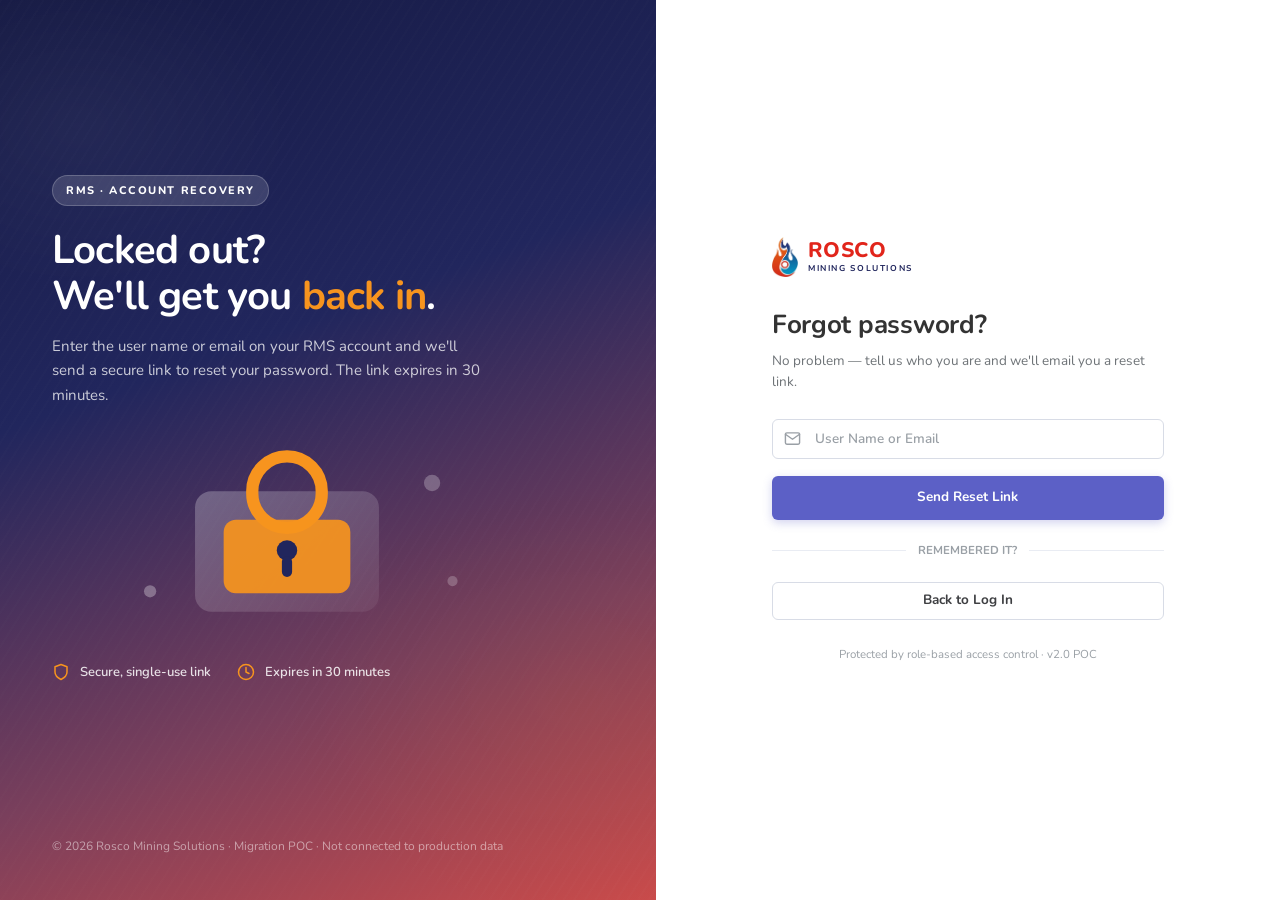
==== commit 9510d9db: "Refactor form controls for improved accessibility and visual consistency across multiple pages" ====
--- a/forgot-password.html
+++ b/forgot-password.html
@@ -57,7 +57,7 @@
         <div class="auth__error" id="authError"></div>
 
         <form class="auth__form" id="forgotForm" novalidate>
-          <div class="field">
+          <div class="field field--icon">
             <label class="field__label" for="account">User Name or Email</label>
             <div class="input-group">
               <svg class="input-group__icon" viewBox="0 0 24 24" fill="none" stroke="currentColor" stroke-width="2" stroke-linecap="round" stroke-linejoin="round"><rect x="2" y="4" width="20" height="16" rx="2"/><path d="m22 6-10 7L2 6"/></svg>
--- a/assets/css/style.css
+++ b/assets/css/style.css
@@ -122,16 +122,39 @@
 .icon-btn:hover{background:var(--primary-050);color:var(--primary)}
 .icon-btn--danger:hover{background:var(--danger-100);color:var(--danger)}
 
-/* ---------- 5. Form controls ---------------------------------------- */
-.field{display:flex;flex-direction:column;gap:7px}
-.field__label{font-size:12.5px;font-weight:700;color:var(--muted);letter-spacing:.02em}
+/* ---------- 5. Form controls (outlined, Material-style floating label) */
+.field{display:flex;flex-direction:column;position:relative}
 .input,.select{
   height:40px;width:100%;padding:0 13px;
   background:var(--surface);border:1px solid var(--border);border-radius:var(--r-sm);
   color:var(--text);transition:.16s var(--ease);
 }
-.input::placeholder{color:var(--muted-2)}
+.input::placeholder{color:transparent}
 .input:focus,.select:focus{outline:0;border-color:var(--primary);box-shadow:0 0 0 3px rgba(92,96,198,.14)}
+
+/* label rests inside the box like a placeholder, then floats up onto the
+   border line (with a background "notch" cutting the line) on focus/value */
+.field__label{
+  position:absolute;left:13px;top:20px;transform:translateY(-50%);
+  padding:0 5px;font-size:13.5px;font-weight:600;color:var(--muted-2);
+  background:transparent;pointer-events:none;max-width:calc(100% - 20px);
+  overflow:hidden;text-overflow:ellipsis;white-space:nowrap;
+  transition:.14s var(--ease);z-index:1;
+}
+.field--icon .field__label{left:38px}
+.field textarea ~ .field__label,.field:has(textarea) .field__label{top:20px}
+
+.field:has(.select) .field__label,
+.field:has(.input:focus) .field__label,
+.field:has(.input:not(:placeholder-shown)) .field__label,
+.field:has(textarea:focus) .field__label,
+.field:has(textarea:not(:placeholder-shown)) .field__label{
+  top:0;font-size:11px;font-weight:800;letter-spacing:.03em;
+  color:var(--muted);background:var(--surface);max-width:calc(100% - 10px);
+}
+.field:has(.input:focus) .field__label,
+.field:has(.select:focus) .field__label,
+.field:has(textarea:focus) .field__label{color:var(--primary)}
 .select{
   appearance:none;padding-right:32px;cursor:pointer;
   background-image:url("data:image/svg+xml;charset=utf8,%3Csvg xmlns='http://www.w3.org/2000/svg' width='12' height='12' viewBox='0 0 24 24' fill='none' stroke='%236E7377' stroke-width='3' stroke-linecap='round' stroke-linejoin='round'%3E%3Cpolyline points='6 9 12 15 18 9'/%3E%3C/svg%3E");
@@ -321,10 +344,10 @@
 .dropdown__item--danger:hover{background:var(--danger-100);color:var(--danger)}
 
 /* Page canvas */
-.page{padding:26px;flex:1}
-.page__head{display:flex;align-items:flex-start;gap:16px;flex-wrap:wrap;margin-bottom:20px}
-.page__title{font-size:26px;line-height:1.2}
-.page__sub{font-size:13px;color:var(--muted);margin-top:4px}
+.page{padding:18px 26px 26px;flex:1}
+.page__head{display:flex;align-items:center;gap:16px;flex-wrap:wrap;margin-bottom:14px}
+.page__title{font-size:21px;line-height:1.25}
+.page__sub{font-size:12.5px;color:var(--muted);margin-top:2px}
 .page__actions{margin-left:auto;display:flex;align-items:center;gap:10px;flex-wrap:wrap}
 .breadcrumb{display:flex;align-items:center;gap:7px;font-size:12.5px;color:var(--muted);margin-bottom:9px}
 .breadcrumb svg{width:13px;height:13px;opacity:.55}
@@ -398,13 +421,14 @@
 
 /* ---------- 11. Tabs ------------------------------------------------ */
 .tabs{
-  display:flex;gap:4px;border-bottom:1px solid var(--border-soft);padding:0 20px;
+  display:flex;align-items:center;gap:4px;border-bottom:1px solid var(--border-soft);padding:0 20px;
   overflow-x:auto;overflow-y:hidden;          /* y:hidden — otherwise the active
                                                  underline's 1px overhang forces
                                                  a vertical scrollbar           */
   scrollbar-width:none;-ms-overflow-style:none;
 }
 .tabs::-webkit-scrollbar{display:none}
+.tabs__action{margin-left:auto;flex-shrink:0}
 .tab{
   position:relative;padding:15px 18px;font-size:14.5px;font-weight:700;color:var(--muted);
   white-space:nowrap;transition:.16s var(--ease);border-radius:var(--r-sm) var(--r-sm) 0 0;
@@ -466,23 +490,48 @@
 .section-title{display:flex;align-items:center;gap:10px;margin:26px 0 14px}
 .section-title h4{font-size:16px}
 
-.people-grid{display:grid;grid-template-columns:repeat(auto-fill,minmax(310px,1fr));gap:14px}
+.people-grid{display:grid;grid-template-columns:repeat(auto-fill,minmax(330px,1fr));gap:14px}
 .person{
   background:var(--surface);border:1px solid var(--border-soft);border-radius:var(--r-md);
   padding:16px;transition:.18s var(--ease);
 }
 .person:hover{box-shadow:var(--sh-md);transform:translateY(-2px);border-color:#DDE1EC}
-.person__top{display:flex;gap:12px;align-items:center;margin-bottom:12px}
+.person__top{display:flex;gap:10px 12px;align-items:flex-start;flex-wrap:wrap;margin-bottom:12px}
+.person__info{flex:1 1 140px;min-width:140px}
 .person__name{font-size:14.5px;font-weight:800;color:var(--heading)}
 .person__title{font-size:12px;color:var(--muted);margin-top:1px}
 .person__rows{display:flex;flex-direction:column;gap:7px;font-size:12.5px;color:var(--muted)}
 .person__rows div{display:flex;align-items:center;gap:8px}
 .person__rows svg{width:14px;height:14px;color:var(--muted-2);flex-shrink:0}
-.person__tags{display:flex;gap:5px;flex-wrap:wrap;margin-top:12px;padding-top:12px;border-top:1px dashed var(--border-soft)}
+
+/* social profile links — flexible so more networks can be added later */
+.person__socials{display:flex;flex-wrap:wrap;gap:8px;margin-top:12px}
+.person-social{
+  width:30px;height:30px;border-radius:50%;flex-shrink:0;
+  display:grid;place-items:center;border:1px solid var(--border-soft);background:var(--surface-2);
+  transition:.16s var(--ease);
+}
+.person-social svg{width:15px;height:15px;display:block}
+.person-social:hover{transform:translateY(-2px);box-shadow:var(--sh-sm);border-color:var(--border)}
+
+/* clicking the tags row opens the Equipment Type editor drawer, as in the legacy app */
+.person__tags{
+  display:flex;align-items:center;gap:5px;flex-wrap:wrap;cursor:pointer;
+  margin-top:12px;padding-top:12px;border-top:1px dashed var(--border-soft);
+}
 .tag{
   font-size:10.5px;font-weight:700;letter-spacing:.04em;padding:3px 8px;border-radius:5px;
   background:var(--surface-2);color:var(--muted);border:1px solid var(--border-soft);
 }
+.person__tags:hover .tag:not(.tag--toggle){border-color:var(--primary);color:var(--primary-700)}
+.tag--toggle{background:var(--primary-050);color:var(--primary);border-color:var(--primary-100);cursor:pointer;transition:.14s var(--ease)}
+.tag--toggle:hover{background:var(--primary-100);color:var(--primary-700)}
+.tags-edit{
+  display:grid;place-items:center;width:20px;height:20px;border-radius:6px;flex-shrink:0;
+  color:var(--muted-2);margin-left:1px;transition:.14s var(--ease);
+}
+.tags-edit svg{width:12px;height:12px}
+.person__tags:hover .tags-edit{color:var(--primary)}
 
 /* ---------- 13. Fleets tab ------------------------------------------ */
 .stat-row{display:grid;grid-template-columns:repeat(auto-fit,minmax(180px,1fr));gap:14px;margin-bottom:24px}
@@ -563,7 +612,7 @@
 table.tbl{width:100%;border-collapse:collapse;min-width:860px}
 .tbl thead th{
   text-align:left;font-size:11.5px;font-weight:800;letter-spacing:.07em;text-transform:uppercase;
-  color:var(--muted);padding:14px 18px;background:var(--surface-2);border-bottom:1px solid var(--border-soft);
+  color:var(--muted);padding:10px 14px;background:var(--surface-2);border-bottom:1px solid var(--border-soft);
   white-space:nowrap;
 }
 .tbl thead th.sortable{cursor:pointer;user-select:none}
@@ -571,7 +620,7 @@
 .tbl thead th .sort{display:inline-flex;margin-left:5px;opacity:.35;vertical-align:middle}
 .tbl thead th.is-sorted .sort{opacity:1;color:var(--primary)}
 .tbl thead th .sort svg{width:12px;height:12px}
-.tbl tbody td{padding:13px 18px;border-bottom:1px solid var(--border-soft);font-size:13.5px;color:var(--text)}
+.tbl tbody td{padding:9px 14px;border-bottom:1px solid var(--border-soft);font-size:13.5px;color:var(--text)}
 .tbl tbody tr{transition:.13s var(--ease)}
 .tbl tbody tr:hover{background:var(--primary-050)}
 .tbl tbody tr:last-child td{border-bottom:0}
@@ -657,6 +706,7 @@
 .auth__error{
   display:none;align-items:center;gap:9px;background:var(--danger-100);color:#B33F3C;
   border:1px solid #F3CFCE;border-radius:var(--r-sm);padding:10px 13px;font-size:12.5px;font-weight:600;
+  margin-bottom:17px;
 }
 .auth__error.is-on{display:flex}
 .auth__error svg{width:16px;height:16px;flex-shrink:0}
@@ -697,11 +747,11 @@
     opacity:0;visibility:hidden;transition:.2s var(--ease);backdrop-filter:blur(2px);
   }
   .app.is-open .backdrop{opacity:1;visibility:visible}
-  .page{padding:18px 16px}
+  .page{padding:14px 16px}
   .topbar{padding:0 16px}
   .topbar__search{display:none}
   .profile__meta{display:none}
-  .page__title{font-size:22px}
+  .page__title{font-size:19px}
   .spec{grid-template-columns:1fr;gap:2px;padding:10px 4px}
   .chart__plot{gap:12px;height:210px}
   .tab-panel{padding:16px}
@@ -761,12 +811,14 @@
 }
 .form-grid{display:grid;grid-template-columns:repeat(2,1fr);gap:16px 20px}
 .form-grid--3{grid-template-columns:repeat(3,1fr)}
+.form-grid--img{grid-template-columns:50% 20%}
 .form-grid .col-span-2{grid-column:span 2}
 .req{color:var(--danger)}
 textarea.input{height:auto;min-height:84px;padding:10px 13px;resize:vertical;line-height:1.55}
 .upload{
+  height:140px;display:flex;flex-direction:column;align-items:center;justify-content:center;
   border:1.5px dashed var(--border);border-radius:var(--r);background:var(--surface-2);
-  padding:22px;text-align:center;color:var(--muted);transition:.16s var(--ease);cursor:pointer;
+  padding:12px;text-align:center;color:var(--muted);transition:.16s var(--ease);cursor:pointer;
 }
 .upload:hover{border-color:var(--primary);background:var(--primary-050);color:var(--primary)}
 .upload svg{width:26px;height:26px;margin:0 auto 8px}
@@ -783,7 +835,7 @@
 .mine-hero__img--photo img{width:100%;height:100%;object-fit:cover}
 
 @media (max-width:860px){
-  .form-grid,.form-grid--3{grid-template-columns:1fr}
+  .form-grid,.form-grid--3,.form-grid--img{grid-template-columns:1fr}
   .form-grid .col-span-2{grid-column:span 1}
   .drawer{width:100%}
 }
@@ -836,12 +888,11 @@
   padding-bottom:24px;border-bottom:1px solid var(--border-soft);margin-bottom:24px;
 }
 .overview__media{
-  border-radius:var(--r-md);overflow:hidden;border:1px solid var(--border-soft);
-  background:var(--surface-2);aspect-ratio:16/9;display:grid;place-items:center;
-}
-.overview__media img{width:100%;height:100%;object-fit:cover;display:block}
+  border-radius:var(--r-md);overflow:hidden;
+  background:var(--surface-2);aspect-ratio:16/9;
+}
+.overview__media img{width:100%;height:100%;object-fit:contain;display:block}
 .overview__media--logo{background:#fff;padding:16px}
-.overview__media--logo img{object-fit:contain;width:auto;max-width:100%;max-height:100%}
 
 .org{display:flex;align-items:flex-start;gap:14px;flex-wrap:wrap}
 .org h3{font-size:21px;line-height:1.25}
@@ -861,11 +912,11 @@
 .link-row svg{width:15px;height:15px;color:var(--primary)}
 
 /* labelled info grid replaces the long single-column list */
-.info-grid{display:grid;grid-template-columns:repeat(3,1fr);gap:1px;background:var(--border-soft);
-  border:1px solid var(--border-soft);border-radius:var(--r-md);overflow:hidden}
-.info{background:var(--surface);padding:14px 16px;min-height:66px}
-.info dt{font-size:11px;font-weight:800;letter-spacing:.07em;text-transform:uppercase;color:var(--muted-2)}
-.info dd{margin:4px 0 0;font-size:13.5px;font-weight:700;color:var(--heading);word-break:break-word}
+.info-grid{display:grid;grid-template-columns:repeat(4,1fr);gap:1px;background:var(--border-soft);
+  border:1px solid var(--border-soft);border-radius:var(--r-md);overflow:hidden;width:100%}
+.info{background:var(--surface);padding:9px 14px;min-height:0}
+.info dt{font-size:10px;font-weight:800;letter-spacing:.06em;text-transform:uppercase;color:var(--muted-2)}
+.info dd{margin:2px 0 0;font-size:13px;font-weight:700;color:var(--heading);word-break:break-word}
 .info dd.is-empty{color:var(--muted-2);font-weight:400}
 
 .section-head{display:flex;align-items:center;gap:12px;margin:28px 0 14px}
@@ -882,6 +933,9 @@
 @media (max-width:1180px){
   .overview{grid-template-columns:1fr}
   .overview__media{max-width:420px}
+  .info-grid{grid-template-columns:repeat(3,1fr)}
+}
+@media (max-width:760px){
   .info-grid{grid-template-columns:repeat(2,1fr)}
 }
 @media (max-width:640px){
@@ -893,9 +947,15 @@
 .mine-card__logo--photo{padding:0;overflow:hidden;background:var(--surface-2)!important}
 .mine-card__logo--photo img{width:100%;height:100%;object-fit:cover}
 
-/* image preview inside the Add / Edit form */
-#imgPreview{overflow:hidden}
-#imgPreview img{width:100%;height:100%;object-fit:cover;display:block}
+/* image preview inside the Add / Edit form — same height as the upload
+   dropzone so the two sit level; "Preview" only shows before an image exists */
+#imgPreview{
+  height:140px;display:flex;align-items:center;justify-content:center;overflow:hidden;
+  border:1px solid var(--border-soft);border-radius:var(--r);background:var(--surface-2);
+  color:var(--muted-2);font-size:12.5px;font-weight:700;letter-spacing:.02em;
+}
+#imgPreview:empty::before{content:'Preview'}
+#imgPreview img{width:100%;height:100%;object-fit:contain;display:block}
 
 /* ---------- 23. Collapsed sidebar mark ------------------------------- */
 .logo__full{height:44px;width:auto;display:block}
@@ -918,9 +978,9 @@
 @media (max-width:640px){ .drawer--wide{width:100%} }
 .drawer--wide .tbl thead th{position:sticky;top:0;z-index:2}
 
-/* contact card action buttons (revealed on hover, always visible on touch) */
-.person__top{align-items:flex-start}
-.person__actions{margin-left:auto;display:flex;gap:1px;flex-shrink:0}
+/* contact card action buttons — wraps onto its own row when more
+   socials (Twitter, Instagram, …) are added so it never crowds the name */
+.person__actions{margin-left:auto;display:flex;flex-wrap:wrap;justify-content:flex-end;gap:2px;max-width:100%}
 .person__actions .icon-btn{width:30px;height:30px}
 .person__actions .icon-btn svg{width:15px;height:15px}
 
